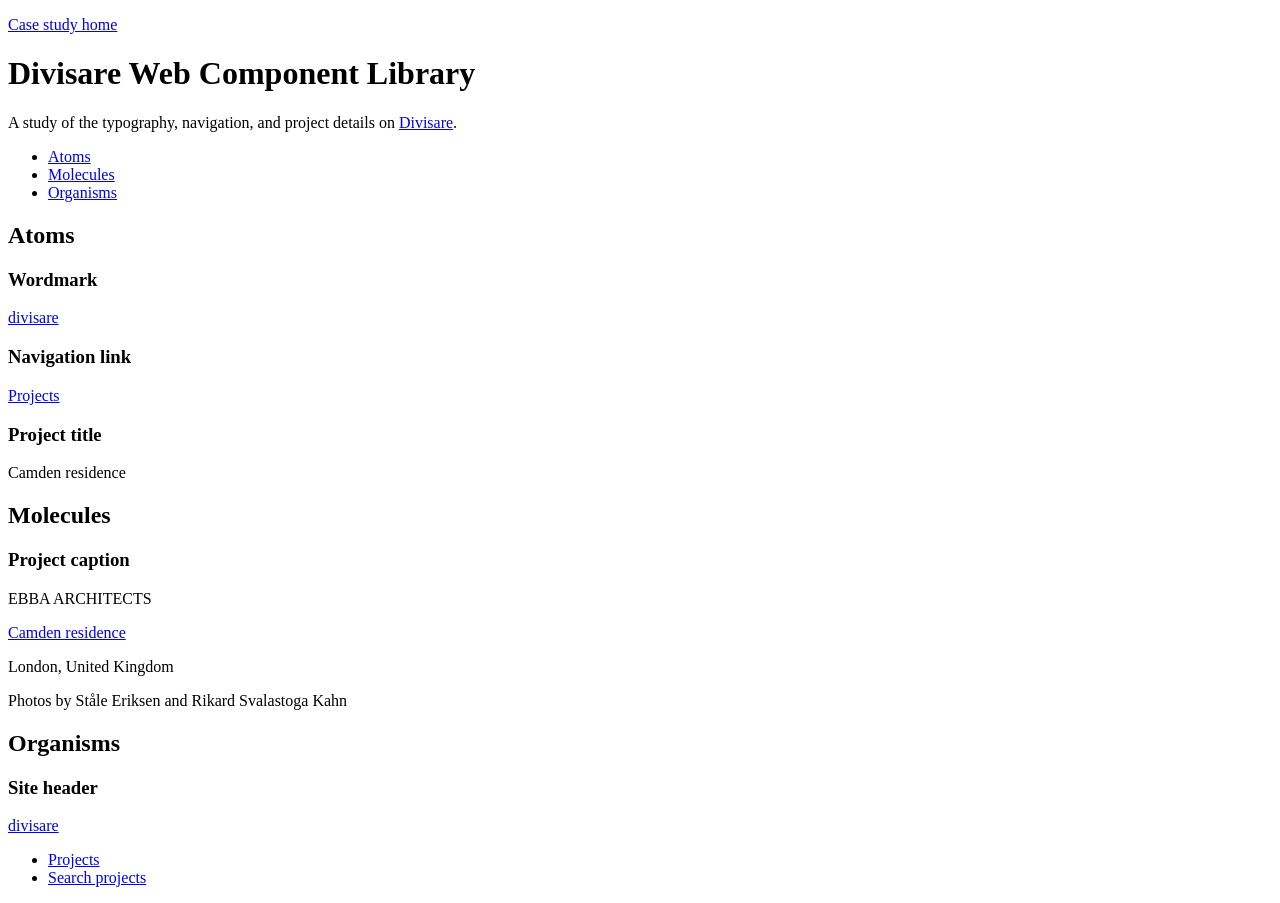
==== components/index.html @ db97e785 "Build Divisare component examples" ====
<!doctype html>
<html lang="en">
<head>
  <meta charset="utf-8">
  <meta name="viewport" content="width=device-width, initial-scale=1">
  <title>Web Component Library | Divisare Case Study</title>
  <link rel="stylesheet" href="styles.css">
</head>
<body>
  <main class="library">
    <p><a href="../index.html">Case study home</a></p>
    <h1>Divisare Web Component Library</h1>
    <p>A study of the typography, navigation, and project details on <a href="https://divisare.com/">Divisare</a>.</p>

    <nav aria-label="Component examples">
      <ul class="component-links">
        <li><a href="#atoms">Atoms</a></li>
        <li><a href="#molecules">Molecules</a></li>
        <li><a href="#organisms">Organisms</a></li>
      </ul>
    </nav>

    <!-- Wordmark and navigation labels reference https://divisare.com/. -->
    <section id="atoms" class="library-section">
      <h2>Atoms</h2>
      <h3>Wordmark</h3>
      <a class="wordmark" href="https://divisare.com/">divisare</a>
      <h3>Navigation link</h3>
      <a class="nav-link" href="https://divisare.com/projects">Projects</a>
      <h3>Project title</h3>
      <p class="project-title">Camden residence</p>
    </section>

    <section id="molecules" class="library-section">
      <h2>Molecules</h2>
      <h3>Project caption</h3>
      <!-- Project names and photography credits are from the linked Divisare project page. -->
      <div class="project-caption">
        <p class="project-meta">EBBA ARCHITECTS</p>
        <p class="project-title"><a href="https://divisare.com/projects/508130-ebba-architects-stale-eriksen-rikard-svalastoga-kahn-camden-residence">Camden residence</a></p>
        <p class="project-meta">London, United Kingdom</p>
        <p class="project-meta">Photos by Ståle Eriksen and Rikard Svalastoga Kahn</p>
      </div>
    </section>

    <section id="organisms" class="library-section">
      <h2>Organisms</h2>
      <h3>Site header</h3>
      <header class="site-header">
        <a class="wordmark" href="https://divisare.com/">divisare</a>
        <nav aria-label="Divisare header example">
          <ul class="site-nav">
            <li><a class="nav-link" href="https://divisare.com/projects">Projects</a></li>
            <li><a class="nav-link" href="https://divisare.com/search/projects">Search projects</a></li>
          </ul>
        </nav>
      </header>
    </section>
  </main>
</body>
</html>
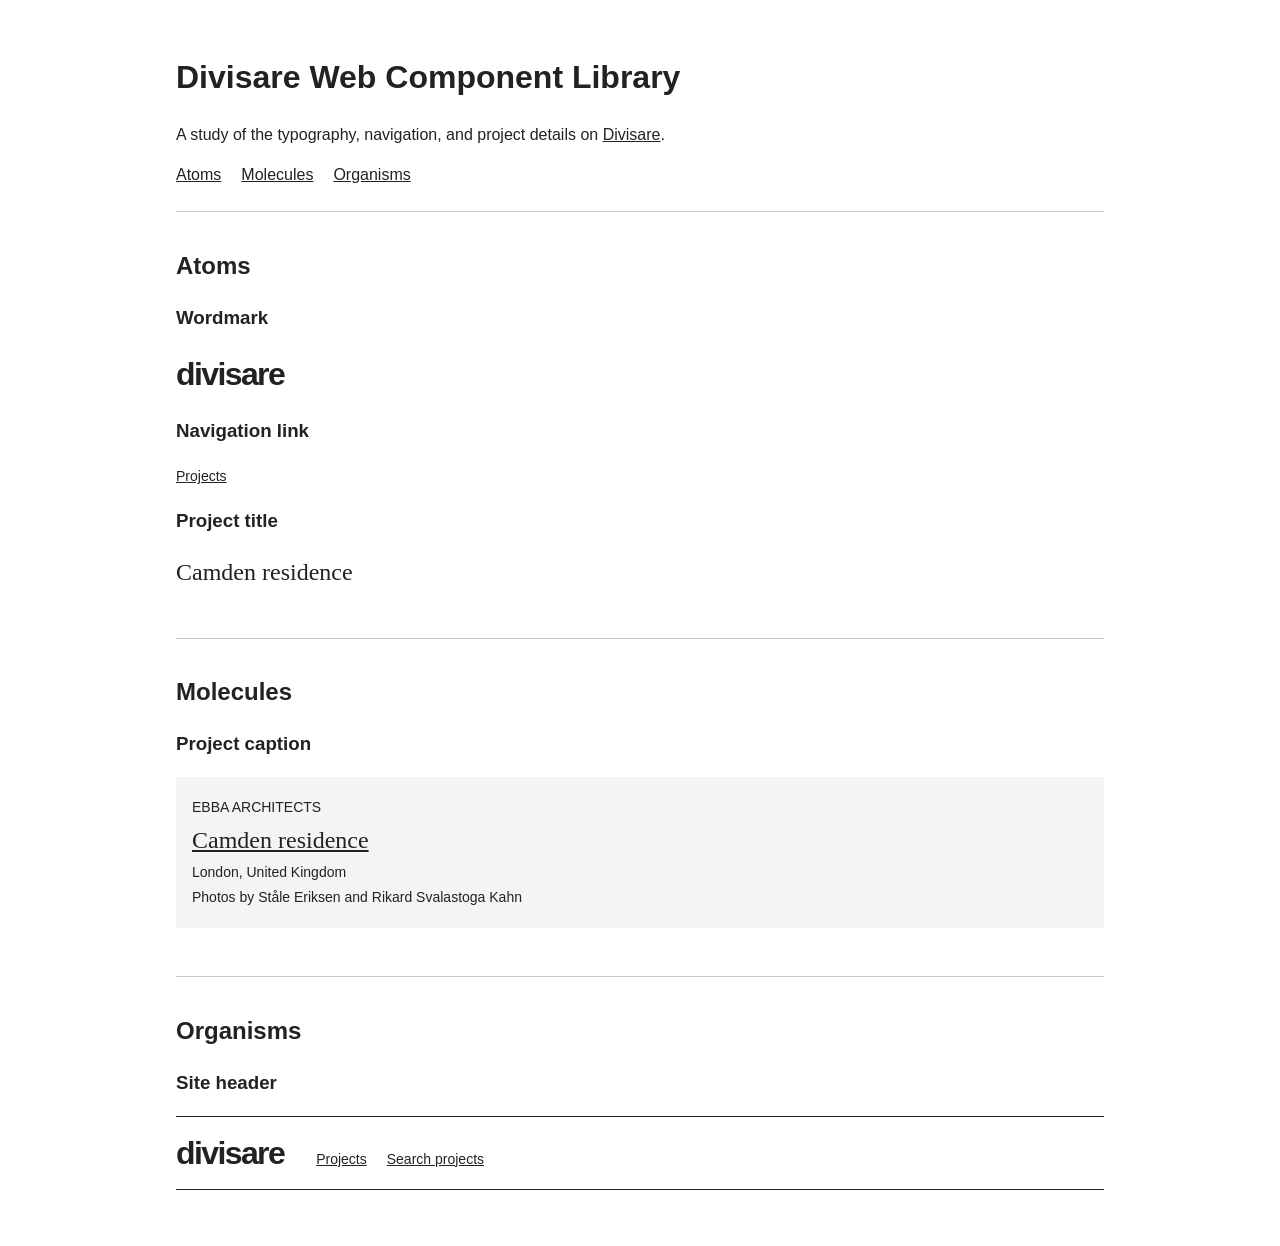
==== commit 8efc4fc1: "Remove case study home link from components" ====
--- a/components/index.html
+++ b/components/index.html
@@ -8,7 +8,6 @@
 </head>
 <body>
   <main class="library">
-    <p><a href="../index.html">Case study home</a></p>
     <h1>Divisare Web Component Library</h1>
     <p>A study of the typography, navigation, and project details on <a href="https://divisare.com/">Divisare</a>.</p>
 
--- a/components/styles.css
+++ b/components/styles.css
@@ -0,0 +1,82 @@
+/* Original styles for the Divisare case study. */
+* {
+  box-sizing: border-box;
+}
+
+body {
+  margin: 0;
+  color: #222;
+  background: #fff;
+  font-family: Arial, sans-serif;
+  line-height: 1.5;
+}
+
+a {
+  color: inherit;
+}
+
+a:focus-visible {
+  outline: 2px solid #31538c;
+  outline-offset: 4px;
+}
+
+.library {
+  max-width: 60rem;
+  margin-inline: auto;
+  padding: 2rem 1rem;
+}
+
+.library-section {
+  padding-block: 1rem 1.5rem;
+  border-top: 1px solid #c8c8c8;
+  margin-top: 1.5rem;
+}
+
+.component-links,
+.site-nav {
+  display: flex;
+  flex-wrap: wrap;
+  gap: 0.5rem 1.25rem;
+  list-style: none;
+  padding: 0;
+}
+
+.wordmark {
+  font-size: 2rem;
+  font-weight: 700;
+  letter-spacing: -0.05em;
+  text-decoration: none;
+}
+
+.nav-link {
+  font-size: 0.875rem;
+}
+
+.project-title {
+  margin: 0;
+  font-family: Georgia, serif;
+  font-size: 1.5rem;
+}
+
+.project-caption {
+  padding: 1rem;
+  background: #f4f4f4;
+}
+
+.project-meta {
+  margin: 0.25rem 0;
+  font-size: 0.875rem;
+}
+
+.site-header {
+  display: flex;
+  align-items: baseline;
+  flex-wrap: wrap;
+  gap: 0.5rem 2rem;
+  border-block: 1px solid #222;
+  padding: 0.75rem 0;
+}
+
+.site-nav {
+  margin: 0;
+}
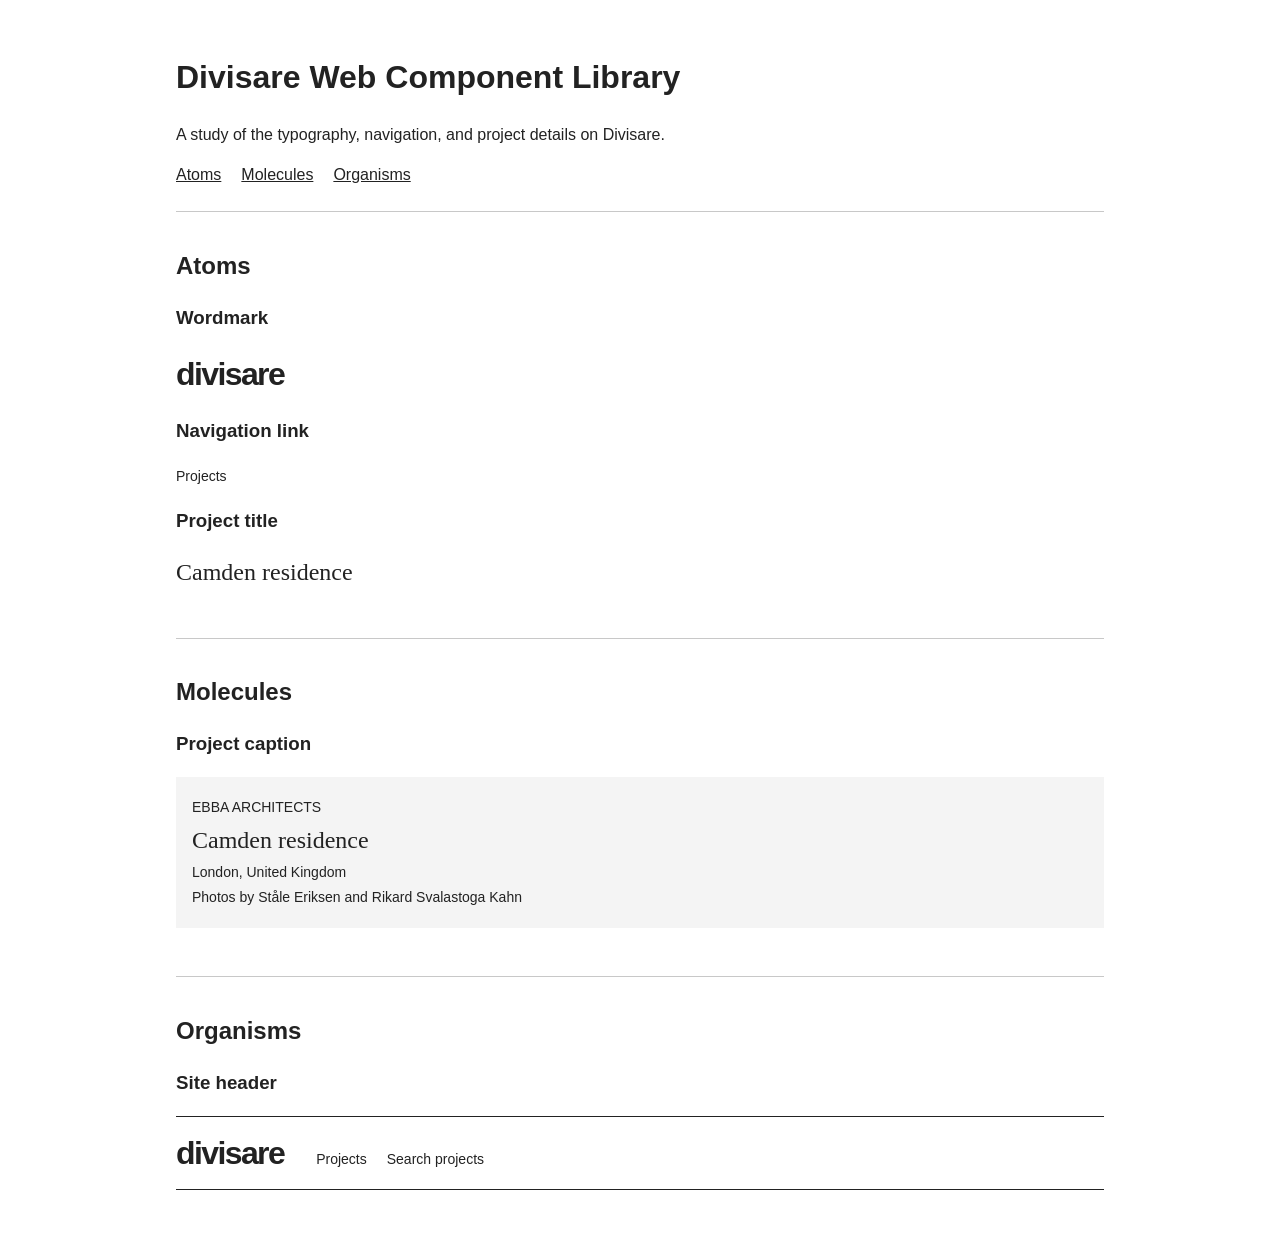
==== commit cbadf3ae: "Show Divisare labels as plain text" ====
--- a/components/index.html
+++ b/components/index.html
@@ -9,7 +9,7 @@
 <body>
   <main class="library">
     <h1>Divisare Web Component Library</h1>
-    <p>A study of the typography, navigation, and project details on <a href="https://divisare.com/">Divisare</a>.</p>
+    <p>A study of the typography, navigation, and project details on Divisare.</p>
 
     <nav aria-label="Component examples">
       <ul class="component-links">
@@ -23,9 +23,9 @@
     <section id="atoms" class="library-section">
       <h2>Atoms</h2>
       <h3>Wordmark</h3>
-      <a class="wordmark" href="https://divisare.com/">divisare</a>
+      <span class="wordmark">divisare</span>
       <h3>Navigation link</h3>
-      <a class="nav-link" href="https://divisare.com/projects">Projects</a>
+      <span class="nav-link">Projects</span>
       <h3>Project title</h3>
       <p class="project-title">Camden residence</p>
     </section>
@@ -36,7 +36,7 @@
       <!-- Project names and photography credits are from the linked Divisare project page. -->
       <div class="project-caption">
         <p class="project-meta">EBBA ARCHITECTS</p>
-        <p class="project-title"><a href="https://divisare.com/projects/508130-ebba-architects-stale-eriksen-rikard-svalastoga-kahn-camden-residence">Camden residence</a></p>
+        <p class="project-title">Camden residence</p>
         <p class="project-meta">London, United Kingdom</p>
         <p class="project-meta">Photos by Ståle Eriksen and Rikard Svalastoga Kahn</p>
       </div>
@@ -46,13 +46,13 @@
       <h2>Organisms</h2>
       <h3>Site header</h3>
       <header class="site-header">
-        <a class="wordmark" href="https://divisare.com/">divisare</a>
-        <nav aria-label="Divisare header example">
+        <span class="wordmark">divisare</span>
+        <div>
           <ul class="site-nav">
-            <li><a class="nav-link" href="https://divisare.com/projects">Projects</a></li>
-            <li><a class="nav-link" href="https://divisare.com/search/projects">Search projects</a></li>
+            <li><span class="nav-link">Projects</span></li>
+            <li><span class="nav-link">Search projects</span></li>
           </ul>
-        </nav>
+        </div>
       </header>
     </section>
   </main>
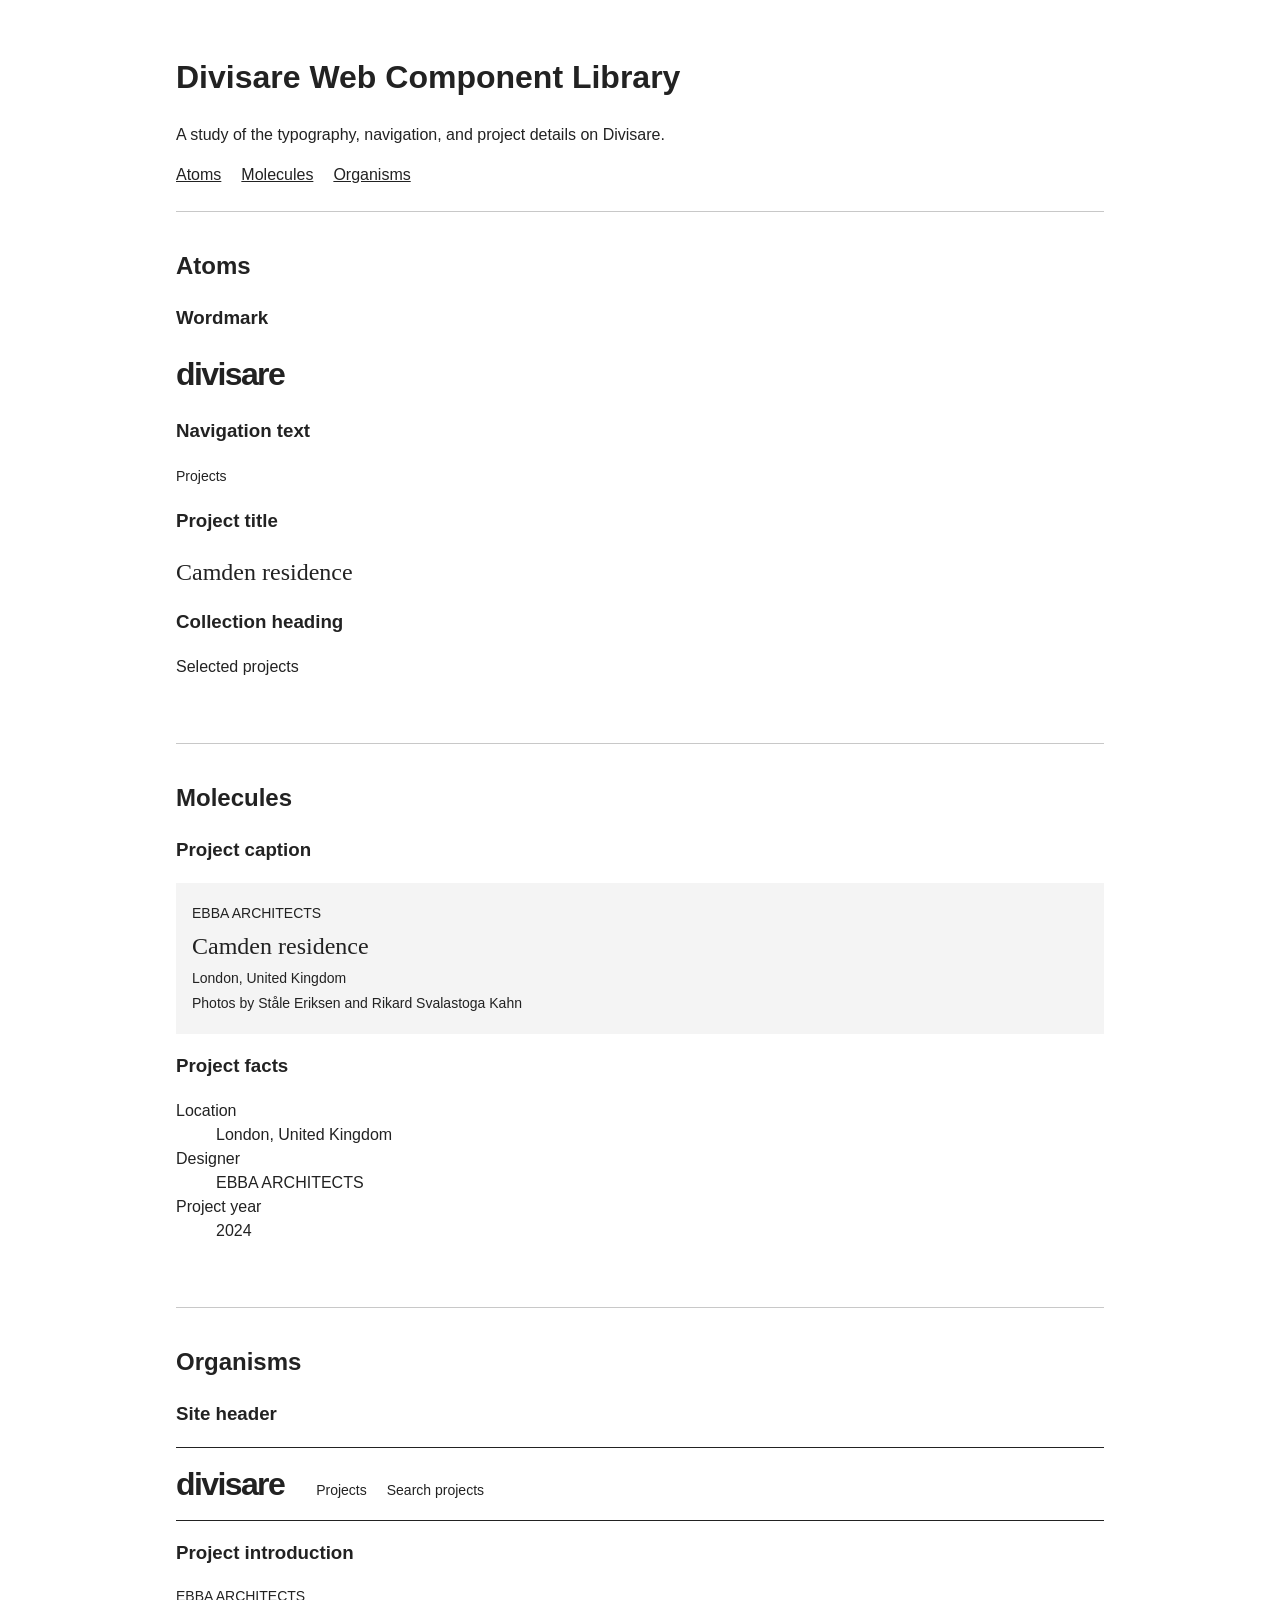
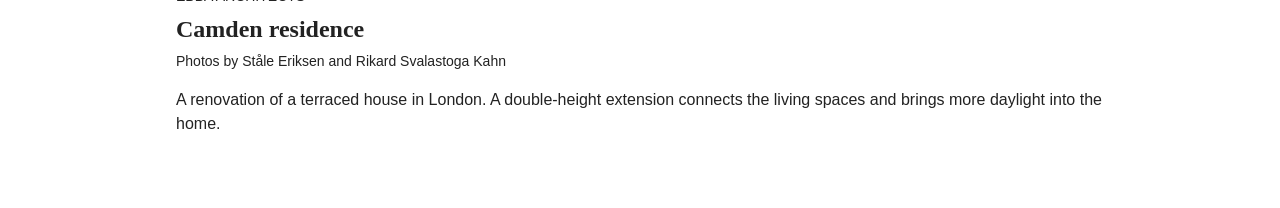
==== commit 2c31c827: "Add collection heading, project facts and introduction" ====
--- a/components/index.html
+++ b/components/index.html
@@ -24,22 +24,39 @@
       <h2>Atoms</h2>
       <h3>Wordmark</h3>
       <span class="wordmark">divisare</span>
-      <h3>Navigation link</h3>
+      <h3>Navigation text</h3>
       <span class="nav-link">Projects</span>
       <h3>Project title</h3>
       <p class="project-title">Camden residence</p>
+      <h3>Collection heading</h3>
+      <p class="collection-heading">Selected projects</p>
     </section>
 
     <section id="molecules" class="library-section">
       <h2>Molecules</h2>
       <h3>Project caption</h3>
-      <!-- Project names and photography credits are from the linked Divisare project page. -->
+      <!-- Project names and photography credits are from the Divisare Camden residence project page. -->
       <div class="project-caption">
         <p class="project-meta">EBBA ARCHITECTS</p>
         <p class="project-title">Camden residence</p>
         <p class="project-meta">London, United Kingdom</p>
         <p class="project-meta">Photos by Ståle Eriksen and Rikard Svalastoga Kahn</p>
       </div>
+      <h3>Project facts</h3>
+      <dl class="project-facts">
+        <div>
+          <dt>Location</dt>
+          <dd>London, United Kingdom</dd>
+        </div>
+        <div>
+          <dt>Designer</dt>
+          <dd>EBBA ARCHITECTS</dd>
+        </div>
+        <div>
+          <dt>Project year</dt>
+          <dd>2024</dd>
+        </div>
+      </dl>
     </section>
 
     <section id="organisms" class="library-section">
@@ -54,6 +71,14 @@
           </ul>
         </div>
       </header>
+      <h3>Project introduction</h3>
+      <!-- Original summary based on the Camden residence project on Divisare. -->
+      <article class="project-intro">
+        <p class="project-meta">EBBA ARCHITECTS</p>
+        <h4 class="project-title">Camden residence</h4>
+        <p class="project-meta">Photos by Ståle Eriksen and Rikard Svalastoga Kahn</p>
+        <p class="project-summary">A renovation of a terraced house in London. A double-height extension connects the living spaces and brings more daylight into the home.</p>
+      </article>
     </section>
   </main>
 </body>
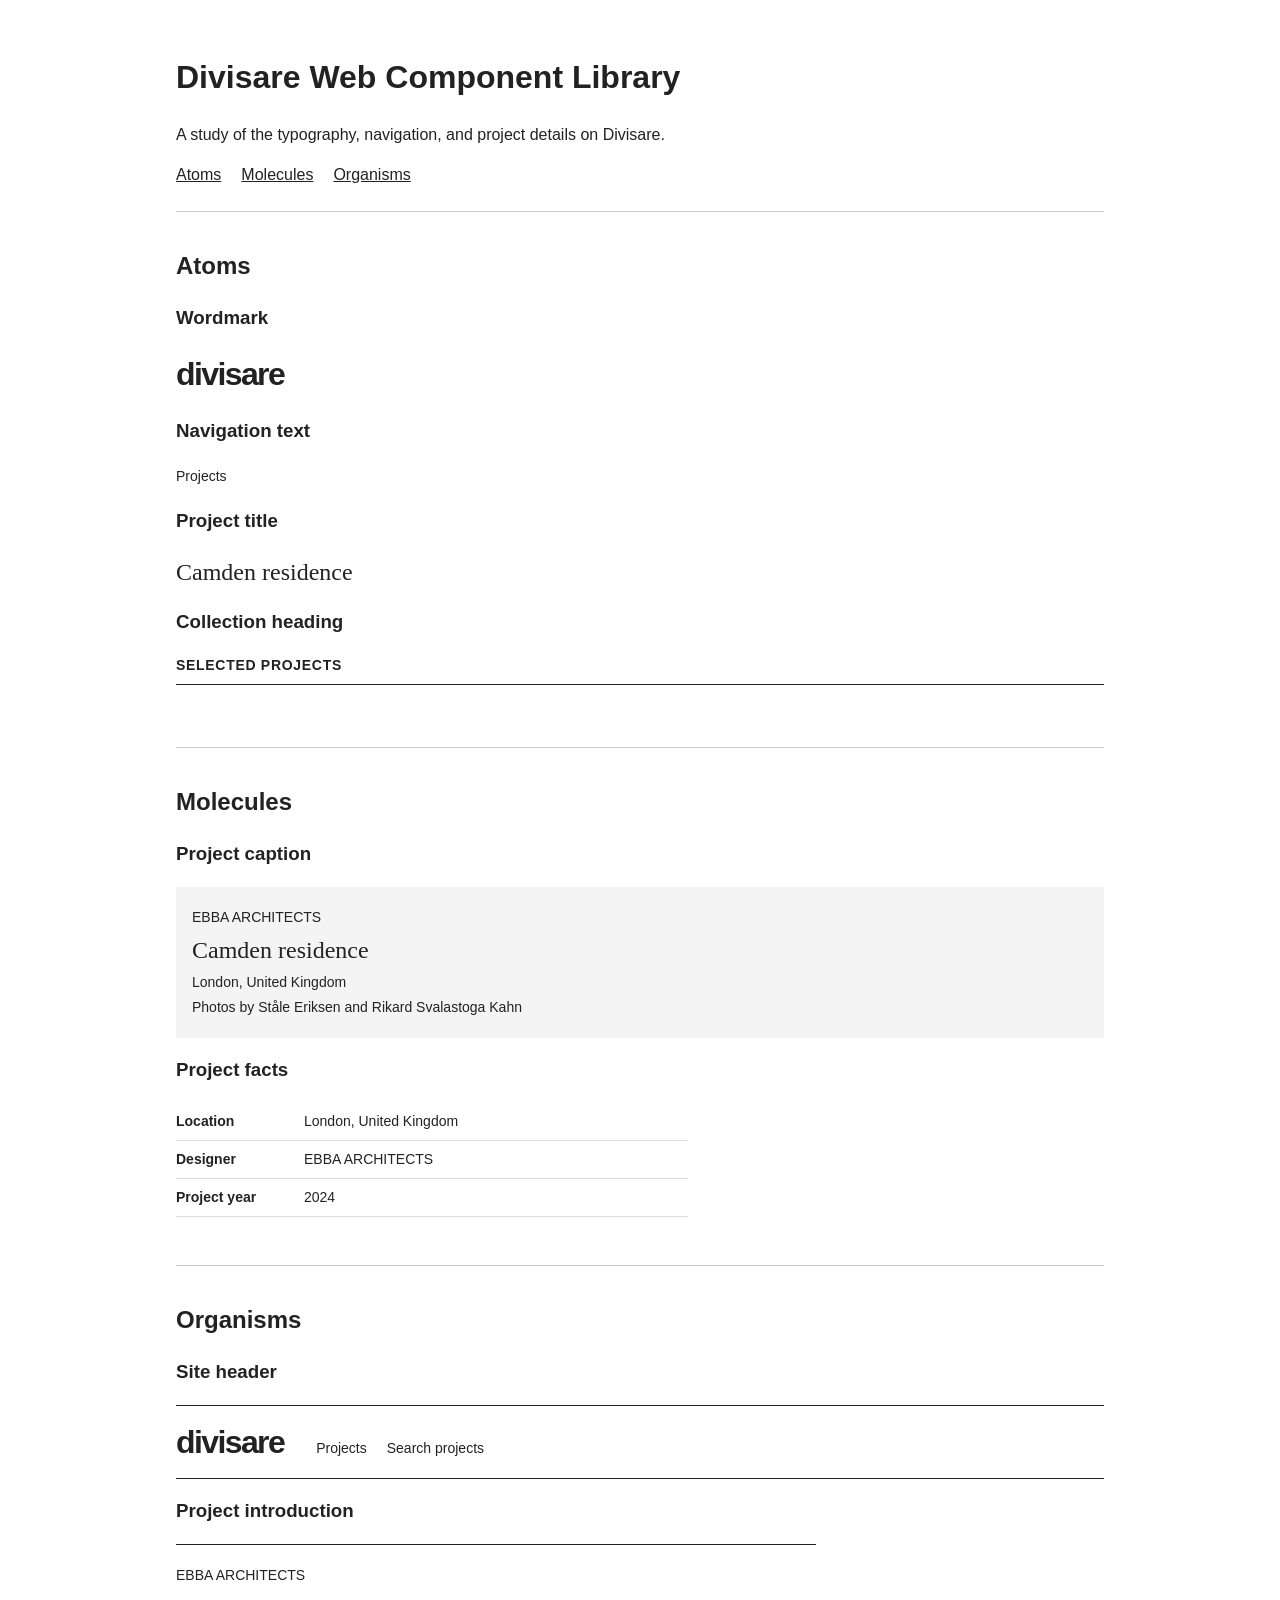
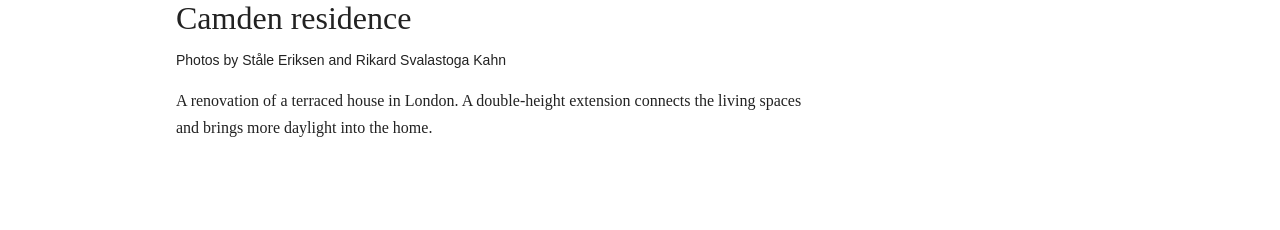
==== commit 766f7b62: "Refresh stylesheet version for new component styles" ====
--- a/components/index.html
+++ b/components/index.html
@@ -4,7 +4,7 @@
   <meta charset="utf-8">
   <meta name="viewport" content="width=device-width, initial-scale=1">
   <title>Web Component Library | Divisare Case Study</title>
-  <link rel="stylesheet" href="styles.css">
+  <link rel="stylesheet" href="styles.css?v=2">
 </head>
 <body>
   <main class="library">
--- a/components/styles.css
+++ b/components/styles.css
@@ -80,3 +80,51 @@
 .site-nav {
   margin: 0;
 }
+
+.collection-heading {
+  border-bottom: 1px solid #222;
+  padding-bottom: 0.5rem;
+  font-size: 0.875rem;
+  font-weight: 700;
+  text-transform: uppercase;
+  letter-spacing: 0.05em;
+}
+
+.project-facts {
+  max-width: 32rem;
+  margin: 0;
+}
+
+.project-facts div {
+  display: grid;
+  grid-template-columns: 7rem 1fr;
+  gap: 1rem;
+  padding-block: 0.5rem;
+  border-bottom: 1px solid #ddd;
+  font-size: 0.875rem;
+}
+
+.project-facts dt {
+  font-weight: 700;
+}
+
+.project-facts dd {
+  margin: 0;
+}
+
+.project-intro {
+  max-width: 40rem;
+  padding-block: 1rem;
+  border-top: 1px solid #222;
+}
+
+.project-intro .project-title {
+  margin-block: 0.5rem;
+  font-size: 2rem;
+  font-weight: 400;
+}
+
+.project-summary {
+  font-family: Georgia, serif;
+  line-height: 1.7;
+}
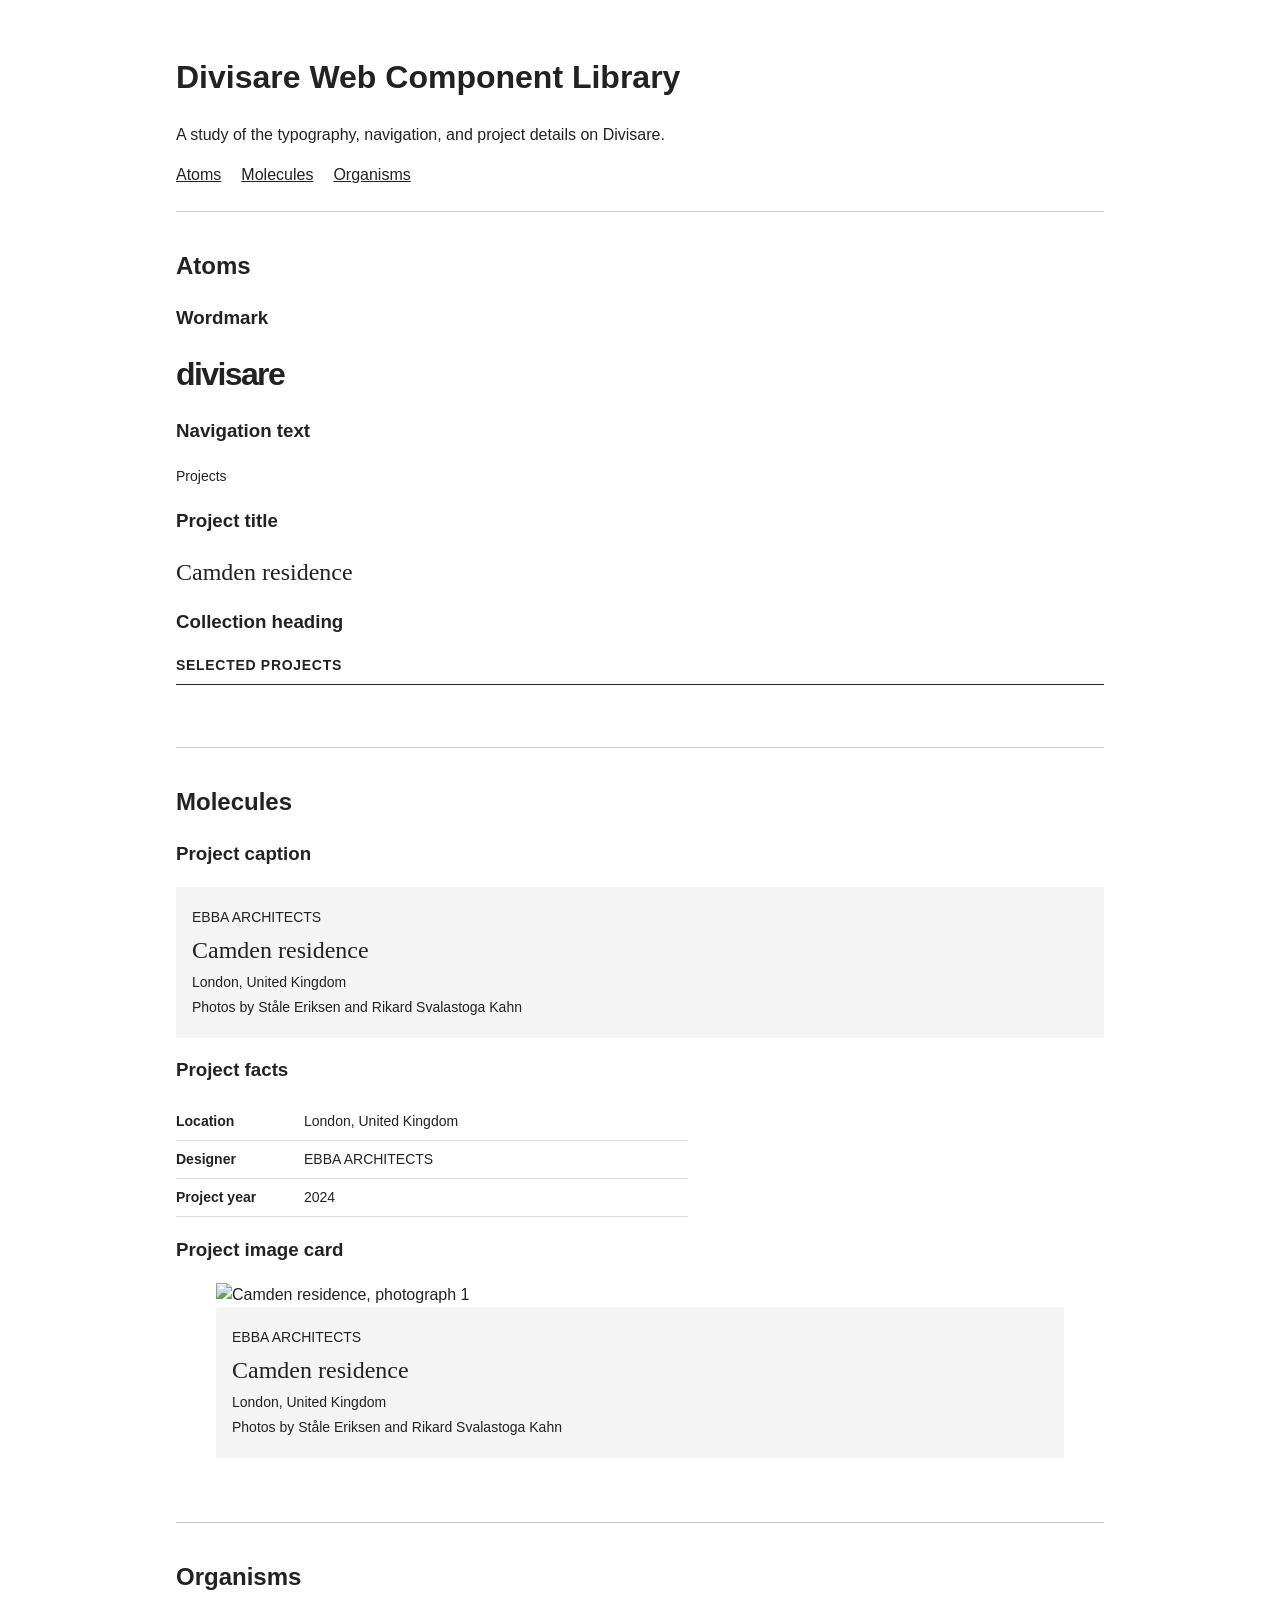
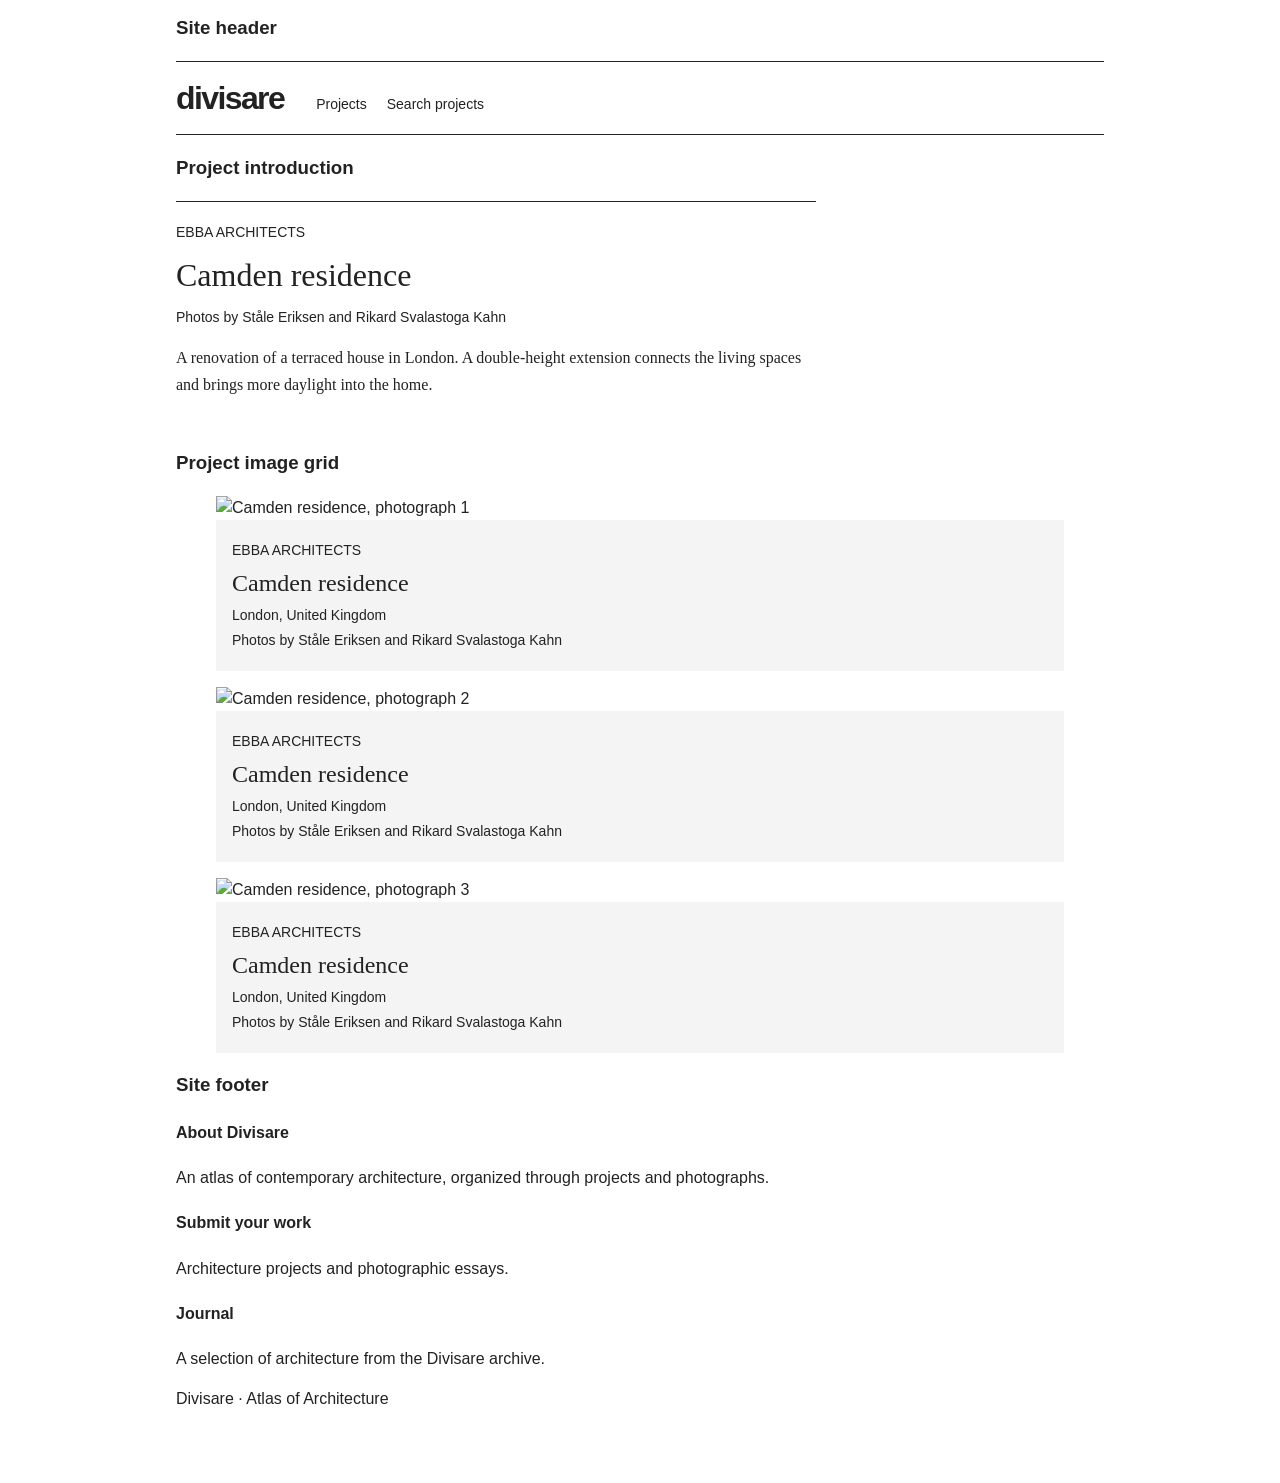
==== commit d33d0d49: "Complete image card, project grid and footer components" ====
--- a/components/index.html
+++ b/components/index.html
@@ -4,7 +4,7 @@
   <meta charset="utf-8">
   <meta name="viewport" content="width=device-width, initial-scale=1">
   <title>Web Component Library | Divisare Case Study</title>
-  <link rel="stylesheet" href="styles.css?v=2">
+  <link rel="stylesheet" href="styles.css?v=3">
 </head>
 <body>
   <main class="library">
@@ -57,6 +57,20 @@
           <dd>2024</dd>
         </div>
       </dl>
+      <h3>Project image card</h3>
+      <!-- Images remain hosted by Divisare. Photo rights belong to the credited photographers.
+           Source: https://divisare.com/projects/508130-ebba-architects-stale-eriksen-rikard-svalastoga-kahn-camden-residence -->
+      <div class="single-card">
+        <figure class="project-card">
+          <img src="https://images.divisare.com//images/f_auto,q_auto,w_800/v1721816298/eb8f8a79-e391-42d4-bb61-98c8b09244ea/ebba-architects-stale-eriksen-rikard-svalastoga-kahn-camden-residence.jpg" alt="Camden residence, photograph 1" loading="lazy">
+          <figcaption class="project-caption">
+            <p class="project-meta">EBBA ARCHITECTS</p>
+            <p class="project-title">Camden residence</p>
+            <p class="project-meta">London, United Kingdom</p>
+            <p class="project-meta">Photos by Ståle Eriksen and Rikard Svalastoga Kahn</p>
+          </figcaption>
+        </figure>
+      </div>
     </section>
 
     <section id="organisms" class="library-section">
@@ -79,6 +93,53 @@
         <p class="project-meta">Photos by Ståle Eriksen and Rikard Svalastoga Kahn</p>
         <p class="project-summary">A renovation of a terraced house in London. A double-height extension connects the living spaces and brings more daylight into the home.</p>
       </article>
+      <h3>Project image grid</h3>
+      <div class="project-grid">
+        <figure class="project-card">
+          <img src="https://images.divisare.com//images/f_auto,q_auto,w_800/v1721816298/eb8f8a79-e391-42d4-bb61-98c8b09244ea/ebba-architects-stale-eriksen-rikard-svalastoga-kahn-camden-residence.jpg" alt="Camden residence, photograph 1" loading="lazy">
+          <figcaption class="project-caption">
+            <p class="project-meta">EBBA ARCHITECTS</p>
+            <p class="project-title">Camden residence</p>
+            <p class="project-meta">London, United Kingdom</p>
+            <p class="project-meta">Photos by Ståle Eriksen and Rikard Svalastoga Kahn</p>
+          </figcaption>
+        </figure>
+        <figure class="project-card">
+          <img src="https://images.divisare.com//images/f_auto,q_auto,w_800/v1721816298/b475d874-6831-4bad-bc3a-38f47ca98de7/ebba-architects-stale-eriksen-rikard-svalastoga-kahn-camden-residence.jpg" alt="Camden residence, photograph 2" loading="lazy">
+          <figcaption class="project-caption">
+            <p class="project-meta">EBBA ARCHITECTS</p>
+            <p class="project-title">Camden residence</p>
+            <p class="project-meta">London, United Kingdom</p>
+            <p class="project-meta">Photos by Ståle Eriksen and Rikard Svalastoga Kahn</p>
+          </figcaption>
+        </figure>
+        <figure class="project-card">
+          <img src="https://images.divisare.com//images/f_auto,q_auto,w_800/v1721816355/1983e287-bad4-4e31-b1c3-05234d5e461d/ebba-architects-stale-eriksen-rikard-svalastoga-kahn-camden-residence.jpg" alt="Camden residence, photograph 3" loading="lazy">
+          <figcaption class="project-caption">
+            <p class="project-meta">EBBA ARCHITECTS</p>
+            <p class="project-title">Camden residence</p>
+            <p class="project-meta">London, United Kingdom</p>
+            <p class="project-meta">Photos by Ståle Eriksen and Rikard Svalastoga Kahn</p>
+          </figcaption>
+        </figure>
+      </div>
+      <h3>Site footer</h3>
+      <!-- Simplified footer based on the content groups on https://divisare.com/. -->
+      <footer class="site-footer">
+        <div>
+          <h4>About Divisare</h4>
+          <p>An atlas of contemporary architecture, organized through projects and photographs.</p>
+        </div>
+        <div>
+          <h4>Submit your work</h4>
+          <p>Architecture projects and photographic essays.</p>
+        </div>
+        <div>
+          <h4>Journal</h4>
+          <p>A selection of architecture from the Divisare archive.</p>
+        </div>
+        <p class="footer-bottom">Divisare · Atlas of Architecture</p>
+      </footer>
     </section>
   </main>
 </body>
